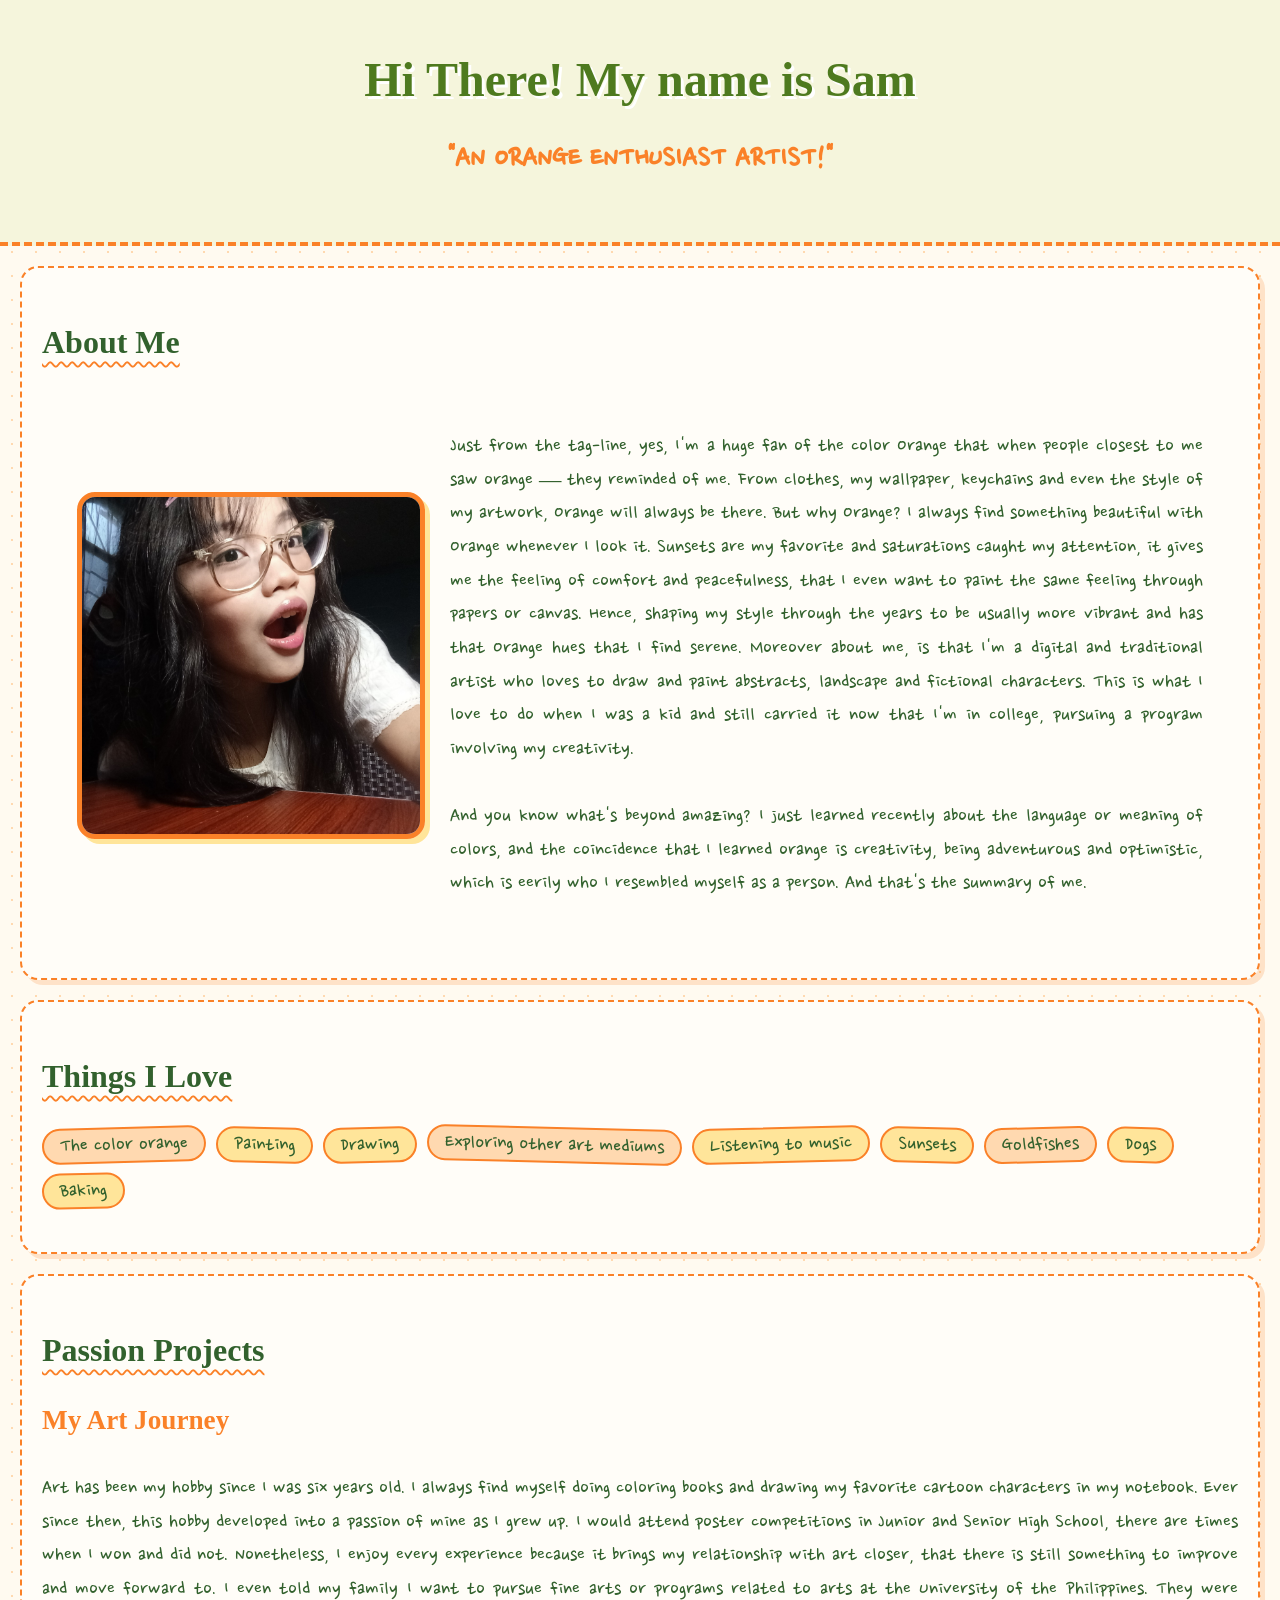
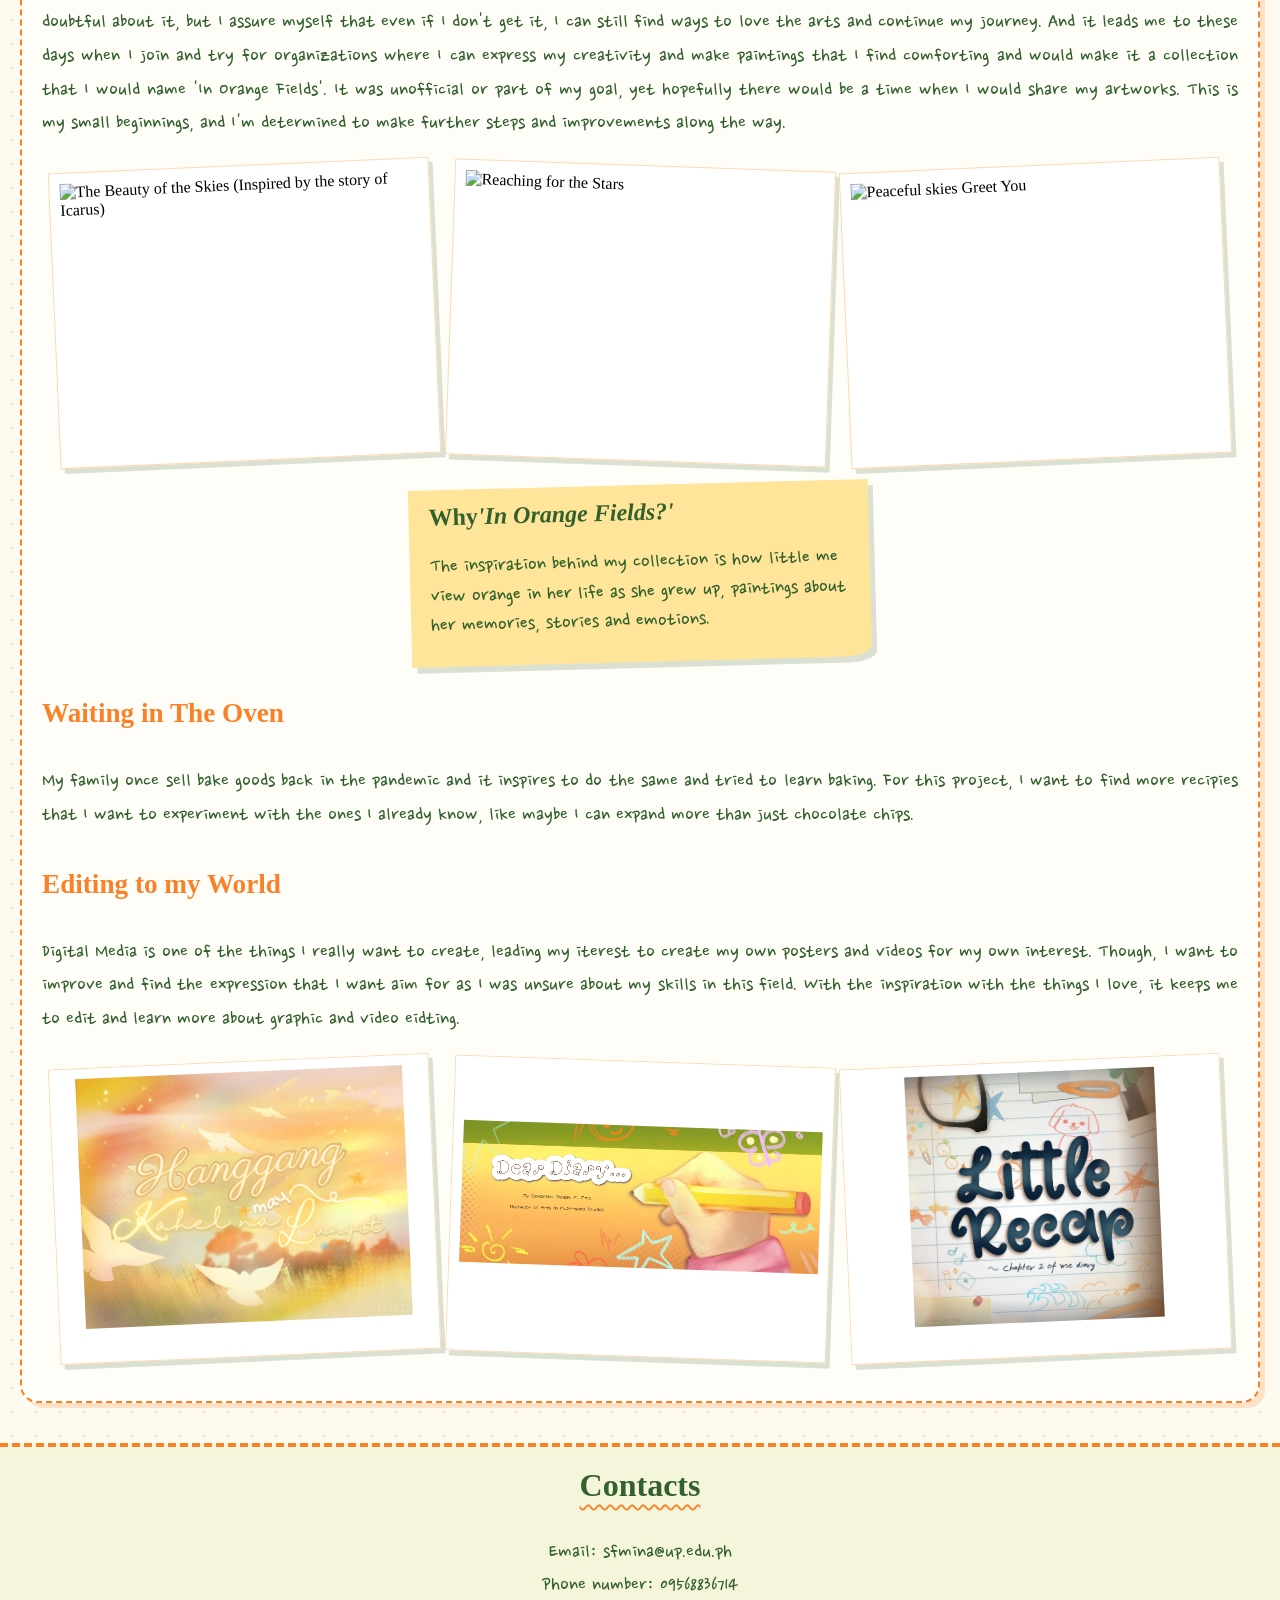
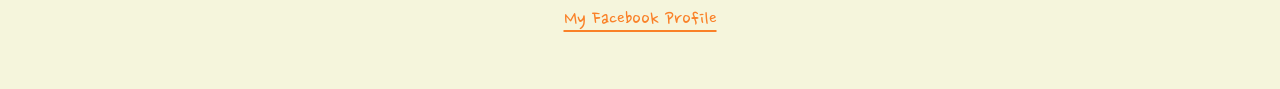
==== index.html @ 01ba6765 "Rename index.html.html to index.html" ====
<!DOCTYPE html>
<html>
<head>
<link rel="stylesheet"
href="style.css">
<link rel="preconnect" href="https://fonts.googleapis.com">
<link rel="preconnect" href="https://fonts.gstatic.com" crossorigin>
<link href="https://fonts.googleapis.com/css2?family=Nanum+Pen+Script&family=Single+Day&family=Sunshiney&display=swap" rel="stylesheet">
<title>My Profile</title>
</head>

<body>
<header>
<h1>Hi There! My name is Sam</h1>
<h2>"AN ORANGE ENTHUSIAST ARTIST!"</h2>
</header>

<main>
<section>
<h3>About Me</h3>
<div class="about-me">
	<img src="sam.jpg" alt="A photo of me">
<p>Just from the tag-line, yes, I'm a huge fan of the color Orange that when people closest to me saw orange — they reminded of me. From clothes, my wallpaper, keychains and even the style of my artwork, Orange will always be there. But why Orange? I always find something beautiful with Orange whenever I look it. Sunsets are my favorite and saturations caught my attention, it gives me the feeling of comfort and peacefulness, that I even want to paint the same feeling through papers or canvas. Hence, shaping my style through the years to be usually more vibrant and has that Orange hues that I find serene. Moreover about me, is that I'm a digital and traditional artist who loves to draw and paint abstracts, landscape and fictional characters. This is what I love to do when I was a kid and still carried it now that I'm in college, pursuing a program involving my creativity.

<br>
<br>
And you know what's beyond amazing? I just learned recently about the language or meaning of colors, and the coincidence that I learned orange is creativity, being adventurous and optimistic, which is eerily who I resembled myself as a person. And that's the summary of me.</p>
</div>
</section>

<section>
<h3><b>Things I Love</b></h3>
<ul>
  <li>The color orange</li>
  <li>Painting</li>
  <li>Drawing</li>
  <li>Exploring other art mediums</li>
  <li>Listening to music</li>
  <li>Sunsets</li>
  <li>Goldfishes</li>
  <li>Dogs</li>
  <li>Baking</li>
</ul>
</section>

<section>
<h3>Passion Projects</h3>
            <h4>My Art Journey</h4>
			
			<p>Art has been my hobby since I was six years old. I always find myself doing coloring books and drawing my favorite cartoon characters in my notebook. Ever since then, this hobby developed into a passion of mine as I grew up. I would attend poster competitions in Junior and Senior High School, there are times when I won and did not. Nonetheless, I enjoy every experience because it brings my relationship with art closer, that there is still something to improve and move forward to. I even told my family I want to pursue fine arts or programs related to arts at the University of the Philippines. They were doubtful about it, but I assure myself that even if I don't get it, I can still find ways to love the arts and continue my journey. And it leads me to these days when I join and try for organizations where I can express my creativity and make paintings that I find comforting and would make it a collection that I would name 'In Orange Fields'. It was unofficial or part of my goal, yet hopefully there would be a time when I would share my artworks. This is my small beginnings, and I'm determined to make further steps and improvements along the way.</p>
			
			<div class="my-art-gallery">
				<img src="art1.jpg" alt="The Beauty of the Skies (Inspired by the story of Icarus)">
				<img src="art2.jpg" alt="Reaching for the Stars">
				<img src="art3.jpg" alt="Peaceful skies Greet You">
			</div>
			
			<aside>
<h5>Why<i>'In Orange Fields?'</i></h5>
<p>The inspiration behind my collection is how little me view orange in her life as she grew up, paintings about her memories, stories and emotions.</p>
</aside>
			<h4>Waiting in The Oven</h4>
			
			<p>My family once sell bake goods back in the pandemic and it inspires to do the same and tried to learn baking.
		For this project, I want to find more recipies that I want to experiment with the ones I already know, like maybe I can expand more than just chocolate chips.</p>
		
			<h4>Editing to my World</h4>
			
			<p>Digital Media is one of the things I really want to create, leading my iterest to create my own posters and videos for my own interest.
		Though, I want to improve and find the expression that I want aim for as I was unsure about my skills in this field.
		With the inspiration with the things I love, it keeps me to edit and learn more about graphic and video eidting.</p>
		
		<div class="my-edits">
			<img src="edit1.png" alt="Hanggang May Kahel na Langit">
			<img src="edit2.png" alt="Dear Diary...">
			<img src="edit3.png" alt="Chapter 2">
		</div>

</section>

</main>

<footer>
<h3>Contacts</h3>
        <p>Email: sfmina@up.edu.ph<br>Phone number: 09568836714<br><a href="https://www.facebook.com/share/1C3cKFagvH/">My Facebook Profile</a></p>
</footer>

</body>
</html>
---- style.css ----
/* ---------- Sam's profile: your orange + leafy green, with extra cute ---------- */

:root {
	--orange: #FA8128;
	--green: #32612D;
	--leaf: #4E7A1F;
	--cream: #F5F5DC;
	--butter: #FFE59A;
	--peach: #FFD9B0;
}

body {
	background-color: floralwhite;
	background-image: radial-gradient(#FFD9B0 1.5px, transparent 1.5px);
	background-size: 24px 24px;
	margin: 0;
}

/* ---------- Header ---------- */

header {
	background-color: var(--cream);
	text-align: center;
	padding: 20px 20px 36px;
	border-bottom: 4px dashed var(--orange);
}

h1 {
	color: var(--leaf);
	font-family: 'Sunshiney','Segoe Script',cursive;
	font-size: 3rem;
	text-shadow: 3px 3px 0 #fff;
}

h2 {
	color: var(--orange);
	font-family: 'Nanum Pen Script','Comic Sans MS',cursive;
	font-size: 2rem;
}

/* ---------- Sections: sketchbook pages ---------- */

section {
	position: relative;
	background-color: #fffdf8;
	margin: 20px;
	padding: 24px 20px 20px;
	border: 2px dashed var(--orange);
	border-radius: 18px;
	box-shadow: 5px 5px 0 rgba(250, 129, 40, 0.2);
}

h3 {
	color: var(--green);
	font-family: 'Sunshiney','Segoe Script',cursive;
	font-size: 2rem;
	text-decoration: underline wavy var(--orange);
	text-decoration-thickness: 2px;
	text-underline-offset: 8px;
}

p {
	color: var(--green);
	font-family: 'Nanum Pen Script','Comic Sans MS',cursive;
	font-size: 1.4rem;
	line-height: 1.5;
	text-align: justify;
}

h4 {
	color: var(--orange);
	font-family: 'Sunshiney','Segoe Script',cursive;
	font-size: 1.7rem;
}

h5 {
	color: var(--green);
	font-family: 'Sunshiney','Segoe Script',cursive;
	font-size: 1.5rem;
	margin: 0 0 8px;
}

/* ---------- About me ---------- */

.about-me {
	display: flex;
	align-items: center;
	gap: 25px;
	margin: 20px;
	padding: 15px;
}

.about-me img {
	width: 30%;
	height: auto;
	border: 5px solid var(--orange);
	aspect-ratio: 1 / 1;
	object-fit: cover;
	border-radius: 18px;
	box-shadow: 5px 5px 0 var(--butter);
}

.about-me p {
	flex: 1;
	text-align: justify;
}

/* ---------- Things I love: stickers ---------- */

ul {
	color: var(--green);
	font-family: 'Nanum Pen Script','Comic Sans MS',cursive;
	font-size: 1.4rem;
	list-style: none;
	padding-left: 0;
	display: flex;
	flex-wrap: wrap;
	gap: 10px;
}

li {
	margin-bottom: 0;
	padding: 2px 16px;
	background: var(--butter);
	border: 2px solid var(--orange);
	border-radius: 999px;
}

li:nth-child(3n + 1) { background: var(--peach); }
li:nth-child(odd) { transform: rotate(-1.5deg); }
li:nth-child(even) { transform: rotate(1.5deg); }

/* ---------- Galleries: polaroids ---------- */

.my-art-gallery,
.my-edits {
	display: flex;
	justify-content: center;
	align-items: center;
	gap: 15px;
	margin: 24px 0;
}

.my-art-gallery img,
.my-edits img {
	width: 30%;
	height: 250px;
	object-fit: contain; /* keeps your artworks uncropped */
	background: #fff;
	padding: 10px 10px 34px;
	border: 1px solid var(--peach);
	box-shadow: 4px 5px 0 rgba(50, 97, 45, 0.18);
	transition: transform 0.25s ease;
}

.my-art-gallery img:nth-child(odd),
.my-edits img:nth-child(odd) { transform: rotate(-2.5deg); }

.my-art-gallery img:nth-child(even),
.my-edits img:nth-child(even) { transform: rotate(2deg); }

.my-art-gallery img:hover,
.my-edits img:hover { transform: rotate(0) scale(1.04); }

/* ---------- Aside: sticky note ---------- */

aside {
	max-width: 420px;
	margin: 20px auto;
	padding: 14px 20px 4px;
	background: var(--butter);
	transform: rotate(-1.5deg);
	box-shadow: 5px 6px 0 rgba(50, 97, 45, 0.18);
	border-bottom-right-radius: 28px 12px;
}

aside p {
	text-align: left;
	line-height: 1.3;
}

/* ---------- Footer ---------- */

footer {
	background-color: var(--cream);
	margin-top: 40px;
	padding: 20px 20px 30px;
	text-align: center;
	border-top: 4px dashed var(--orange);
}

footer h3 { margin-top: 0; }

footer p { text-align: center; }

footer a {
	color: var(--orange);
	text-underline-offset: 4px;
}

footer a:hover { color: var(--leaf); }

a:focus-visible {
	outline: 3px solid var(--green);
	outline-offset: 3px;
}

/* ---------- Mobile ---------- */

@media (max-width: 600px) {
	section {
		margin: 10px;
		padding: 20px 15px 15px;
	}

	h1 {
		font-size: 2rem;
	}

	.about-me {
		flex-direction: column;
	}

	.about-me img {
		width: 70%;
	}

	.my-art-gallery,
	.my-edits {
		flex-direction: column;
	}

	.my-art-gallery img,
	.my-edits img {
		width: 80%;
		max-width: 100%;
		height: auto;
	}
}

@media (prefers-reduced-motion: reduce) {
	* { transition: none !important; }
}
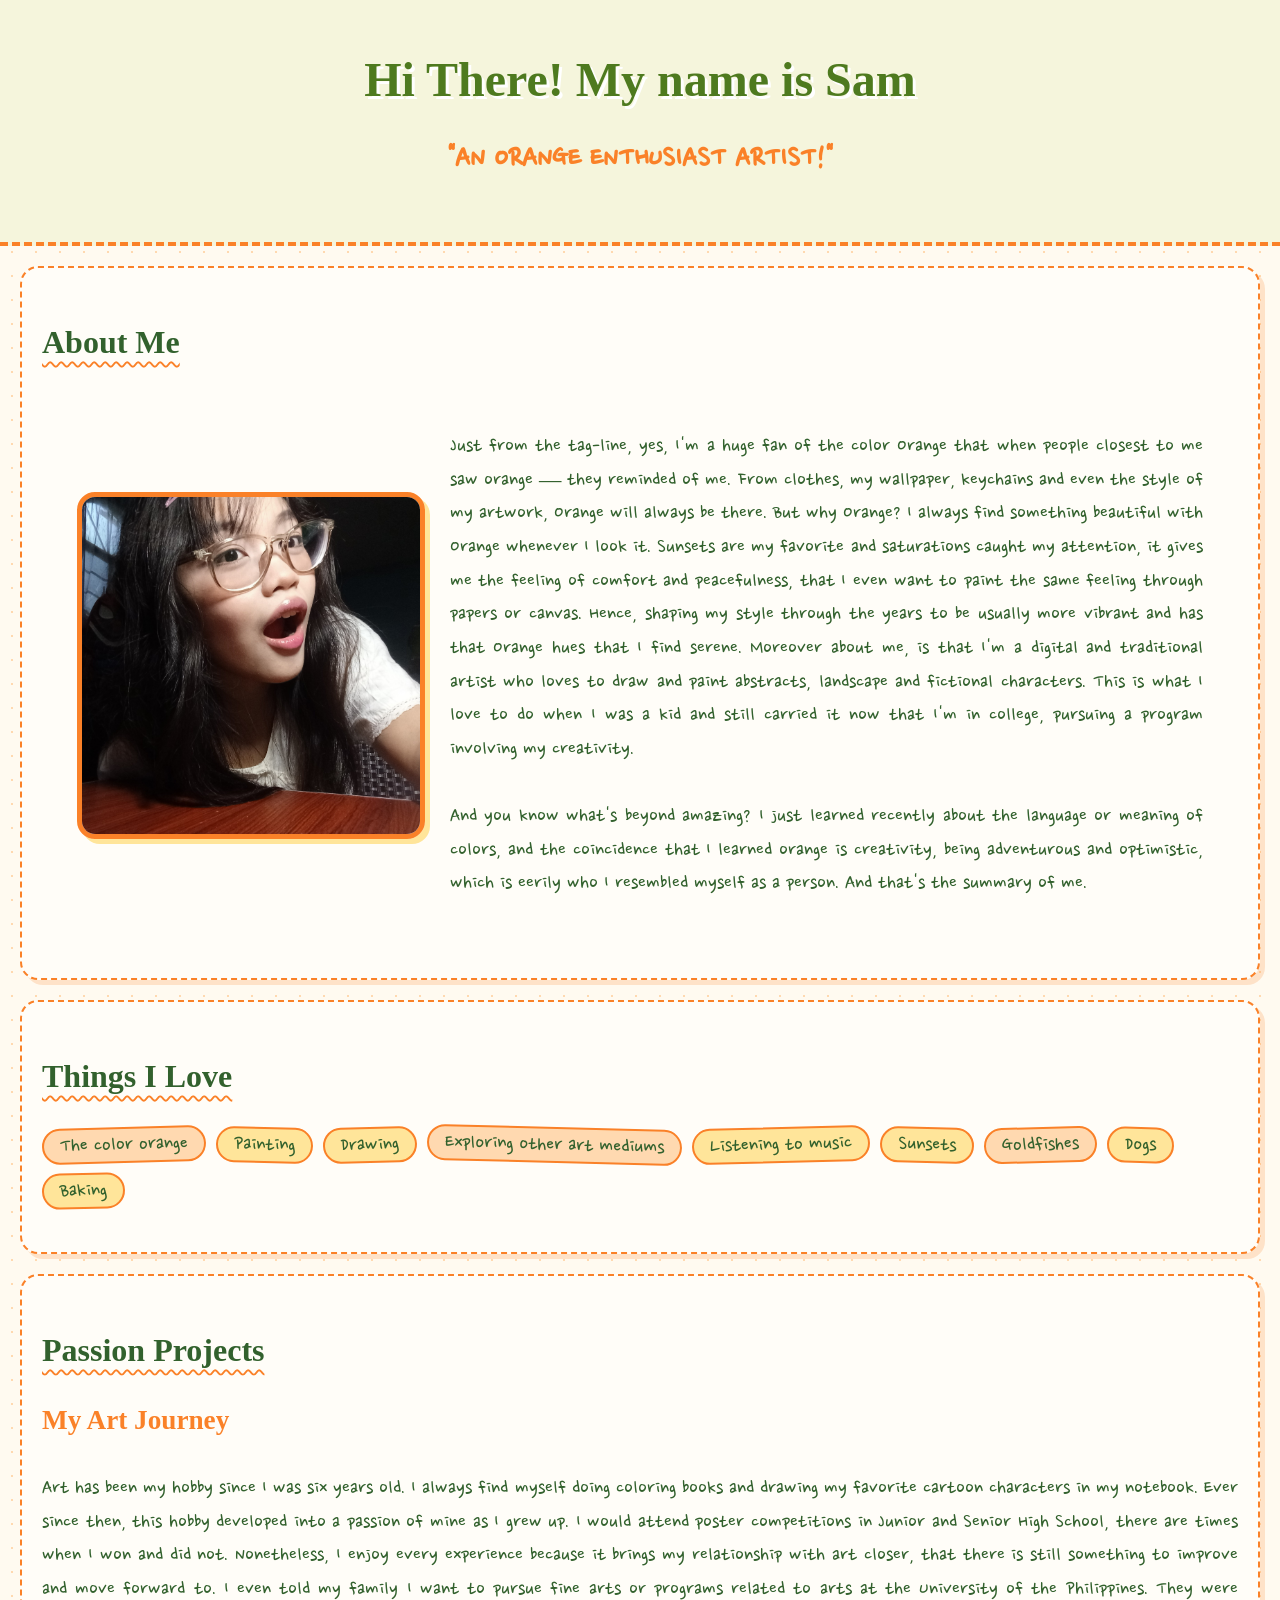
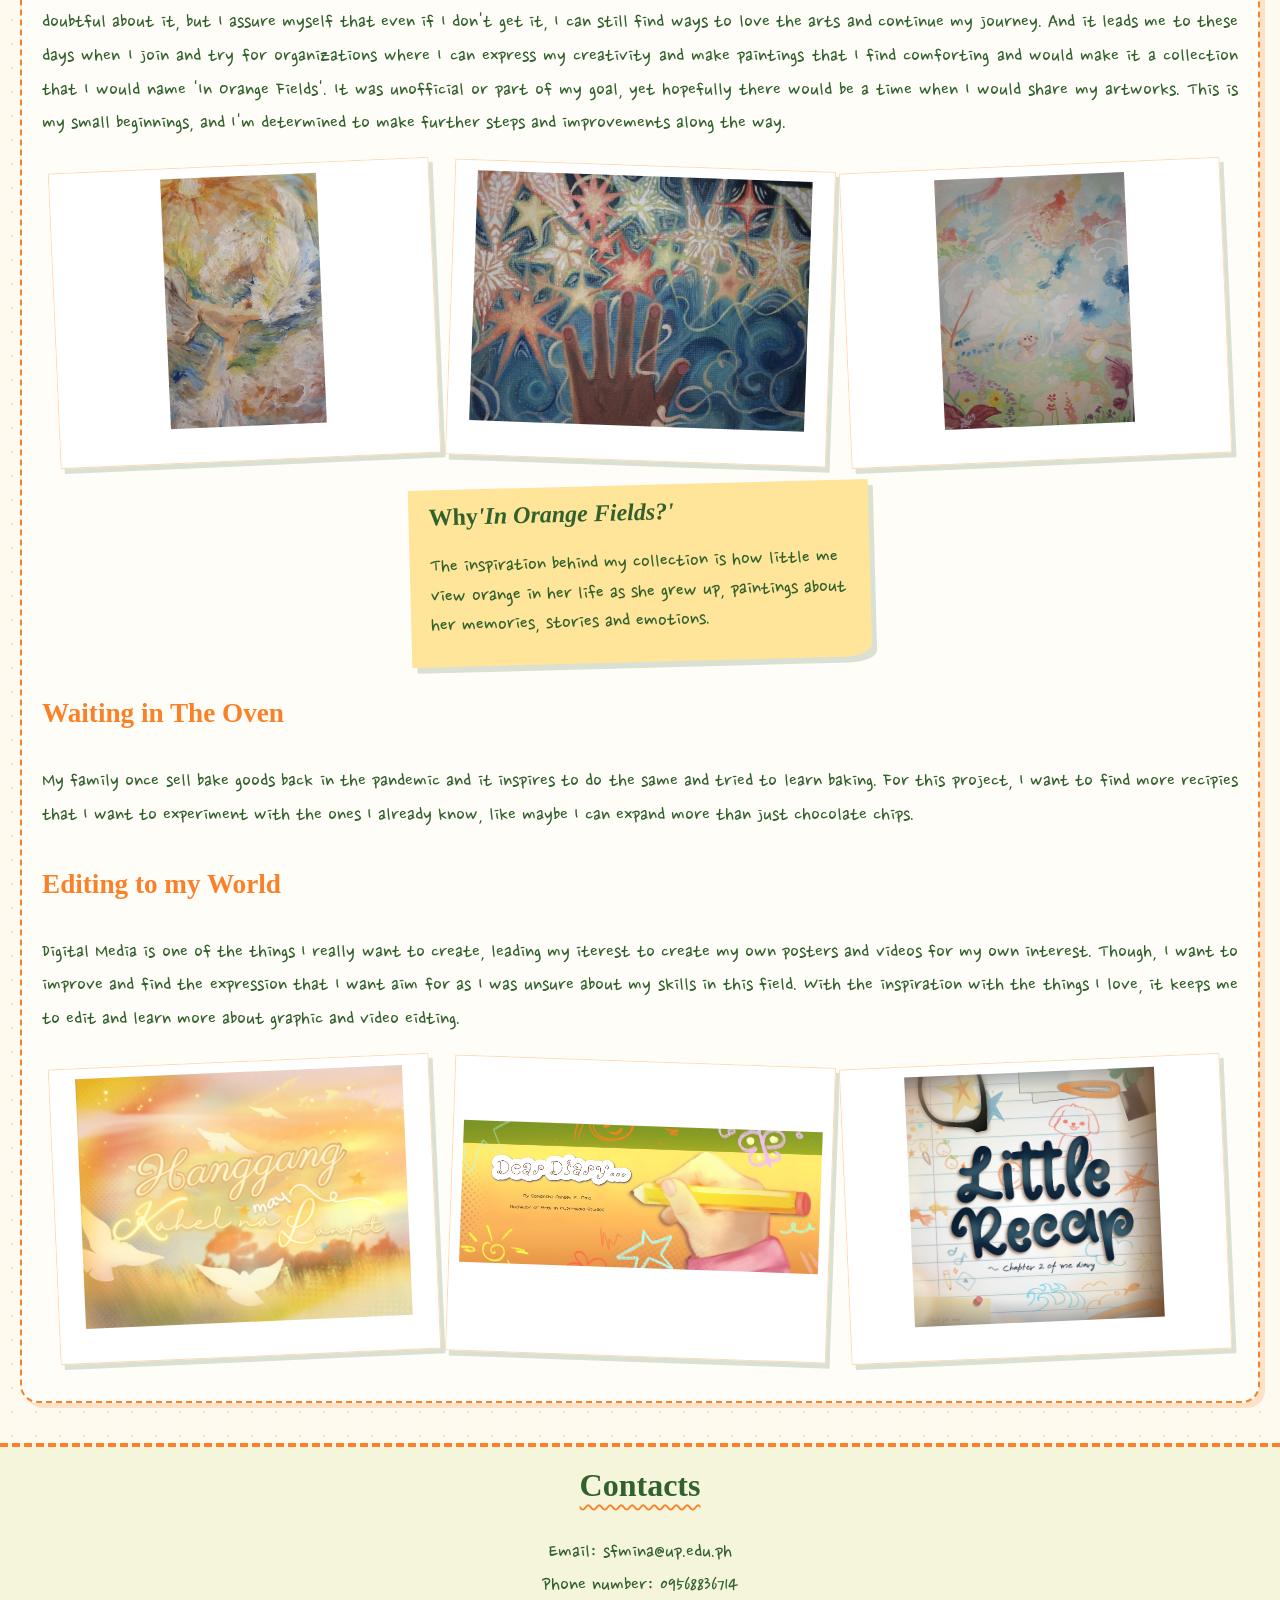
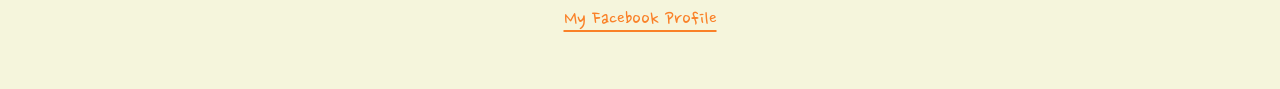
==== commit bc0a15af: "Fix HTML formatting and restore original content" ====
--- a/index.html
+++ b/index.html
@@ -50,9 +50,9 @@
 			<p>Art has been my hobby since I was six years old. I always find myself doing coloring books and drawing my favorite cartoon characters in my notebook. Ever since then, this hobby developed into a passion of mine as I grew up. I would attend poster competitions in Junior and Senior High School, there are times when I won and did not. Nonetheless, I enjoy every experience because it brings my relationship with art closer, that there is still something to improve and move forward to. I even told my family I want to pursue fine arts or programs related to arts at the University of the Philippines. They were doubtful about it, but I assure myself that even if I don't get it, I can still find ways to love the arts and continue my journey. And it leads me to these days when I join and try for organizations where I can express my creativity and make paintings that I find comforting and would make it a collection that I would name 'In Orange Fields'. It was unofficial or part of my goal, yet hopefully there would be a time when I would share my artworks. This is my small beginnings, and I'm determined to make further steps and improvements along the way.</p>
 			
 			<div class="my-art-gallery">
-				<img src="art1.jpg" alt="The Beauty of the Skies (Inspired by the story of Icarus)">
-				<img src="art2.jpg" alt="Reaching for the Stars">
-				<img src="art3.jpg" alt="Peaceful skies Greet You">
+				<img src="Art1.jpg" alt="The Beauty of the Skies (Inspired by the story of Icarus)">
+				<img src="Art2.jpg" alt="Reaching for the Stars">
+				<img src="Art3.jpg" alt="Peaceful skies Greet You">
 			</div>
 			
 			<aside>
